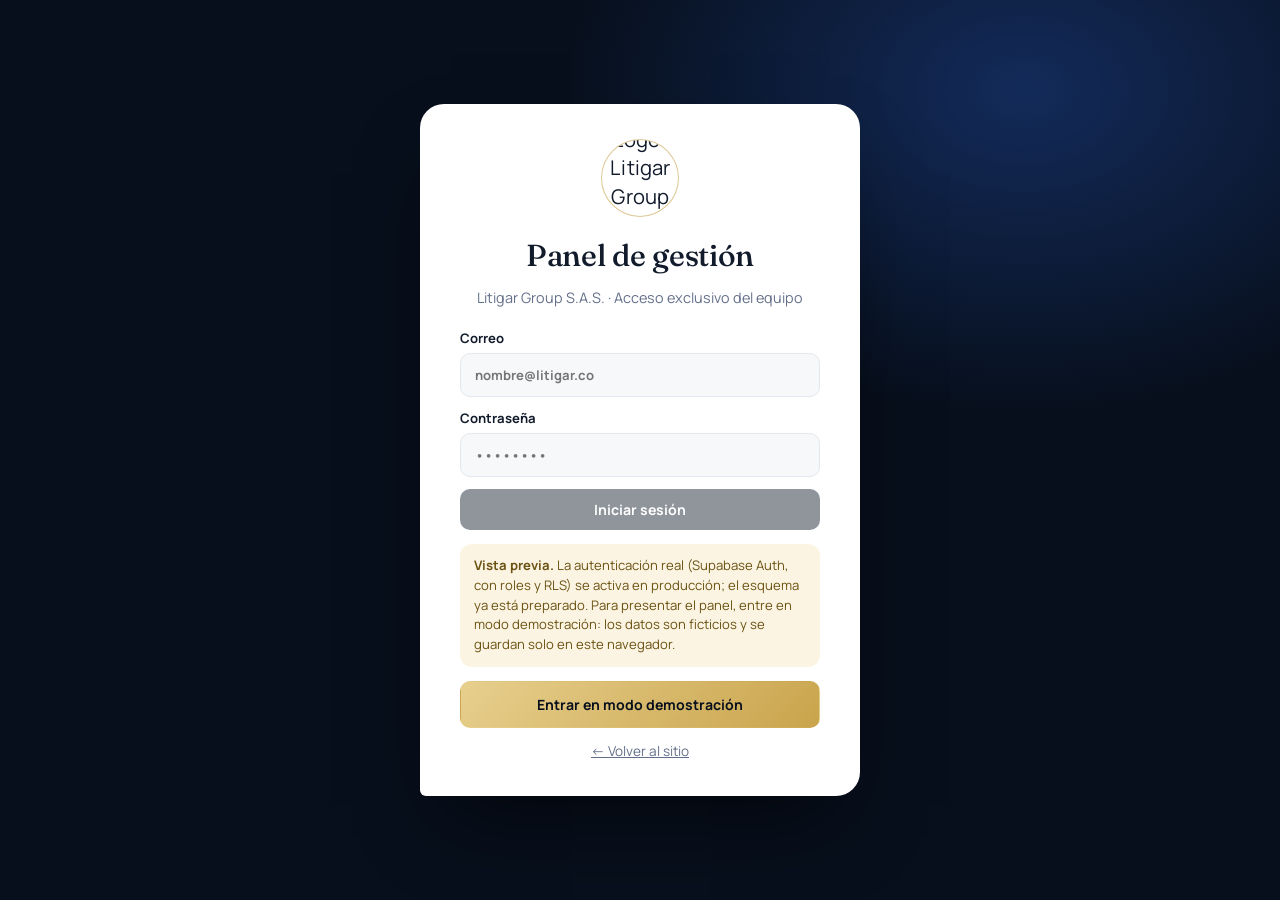
==== preview/admin/index.html @ e6a80c16 "feat(panel): panel administrativo en modo demostración Panel, solicitudes (filtros, notas, asignació" ====
<!doctype html>
<html lang="es">
<head>
<meta charset="utf-8">
<meta name="viewport" content="width=device-width, initial-scale=1">
<title>Panel Litigar | Gestión jurídica</title>
<meta name="robots" content="noindex, nofollow">
<link rel="icon" href="../assets/img/litigar-logo.jpg">
<link rel="preconnect" href="https://fonts.googleapis.com">
<link rel="preconnect" href="https://fonts.gstatic.com" crossorigin>
<link href="https://fonts.googleapis.com/css2?family=Fraunces:opsz,wght@9..144,400..600&family=Manrope:wght@400;500;600;700&display=swap" rel="stylesheet">
<link rel="stylesheet" href="../assets/css/admin.css?v=2">
</head>
<body>

<!-- Acceso -->
<section class="acceso" id="acceso">
  <div class="acceso-caja">
    <span class="sello"><img src="../assets/img/litigar-logo.jpg" alt="Logo de Litigar Group S.A.S."></span>
    <h1>Panel de gestión</h1>
    <p class="sub">Litigar Group S.A.S. · Acceso exclusivo del equipo</p>
    <form id="formAcceso">
      <label>Correo<input type="email" disabled placeholder="nombre@litigar.co"></label>
      <label>Contraseña<input type="password" disabled placeholder="••••••••"></label>
      <button class="btn btn-primario" type="button" disabled>Iniciar sesión</button>
    </form>
    <div class="aviso-demo">
      <strong>Vista previa.</strong> La autenticación real (Supabase Auth, con roles y RLS) se activa en producción; el esquema ya está preparado. Para presentar el panel, entre en modo demostración: los datos son ficticios y se guardan solo en este navegador.
    </div>
    <button class="btn btn-oro" id="entrarDemo">Entrar en modo demostración</button>
    <a class="volver" href="../">← Volver al sitio</a>
  </div>
</section>

<!-- Aplicación -->
<div class="app" id="app" hidden>
  <aside class="lateral" id="lateral">
    <div class="lateral-marca">
      <span class="sello chico"><img src="../assets/img/litigar-logo.jpg" alt=""></span>
      <div><strong>Litigar</strong><small>Gestión jurídica</small></div>
    </div>
    <nav class="lateral-nav" id="nav" aria-label="Módulos"></nav>
    <div class="lateral-pie">
      <label class="rol">Ver como
        <select id="rol">
          <option value="u1">Administrador</option>
          <option value="u2">Abogado A</option>
          <option value="u3">Abogada B</option>
          <option value="u5">Asistente</option>
        </select>
      </label>
      <button class="btn-mini" id="reiniciar">Restablecer datos de demostración</button>
      <button class="btn-mini" id="salir">Salir</button>
    </div>
  </aside>

  <div class="principal">
    <header class="barra">
      <button class="menu-movil" id="menuMovil" aria-label="Abrir menú">☰</button>
      <h1 id="titulo">Panel</h1>
      <span class="insignia-demo" title="Datos ficticios guardados solo en este navegador">Modo demostración · datos ficticios</span>
    </header>
    <main class="vista" id="vista" tabindex="-1"></main>
  </div>
</div>

<!-- Panel lateral de detalle -->
<div class="velo" id="velo" hidden></div>
<aside class="detalle" id="detalle" aria-hidden="true" role="dialog" aria-modal="true" aria-label="Detalle">
  <button class="cerrar" id="cerrarDetalle" aria-label="Cerrar">×</button>
  <div id="detalleCuerpo"></div>
</aside>
<div class="toast" id="toast" role="status" aria-live="polite"></div>

<script src="../config.js?v=2"></script>
<script src="../assets/js/datos.js?v=2"></script>
<script src="../assets/js/demo.js?v=2"></script>
<script src="../assets/js/admin.js?v=2"></script>
</body>
</html>
---- preview/assets/css/admin.css ----
:root {
  --azul-950: #070F1C; --azul-900: #0B1626; --azul-800: #13284A; --electrico: #2F6BEA;
  --oro: #C9A44C; --oro-claro: #E7CF8D;
  --fondo: #F4F5F8; --papel: #fff; --tinta: #111B2B; --gris: #64708A; --linea: #E4E7EE;
  --ok: #1F8A5B; --alerta: #B7791F; --peligro: #B3261E; --info: #2F6BEA;
  --serif: 'Fraunces', Georgia, serif; --sans: 'Manrope', system-ui, sans-serif;
  --ease: cubic-bezier(.2, .7, .1, 1);
}
* { box-sizing: border-box; }
body { margin: 0; font-family: var(--sans); font-size: 15px; color: var(--tinta); background: var(--fondo); -webkit-font-smoothing: antialiased; }
h1, h2, h3 { font-family: var(--serif); font-weight: 500; letter-spacing: -.01em; margin: 0 0 .4em; }
button, input, select, textarea { font: inherit; }
button { cursor: pointer; }
:focus-visible { outline: 2px solid var(--oro); outline-offset: 2px; }
[hidden] { display: none !important; }

.btn { display: inline-flex; align-items: center; justify-content: center; gap: 8px; border: 1px solid transparent; border-radius: 10px; padding: 10px 16px; font-weight: 700; font-size: .88rem; text-decoration: none; transition: .2s; }
.btn-primario { background: var(--azul-900); color: #fff; }
.btn-primario:hover { background: var(--azul-800); }
.btn-oro { background: linear-gradient(135deg, var(--oro-claro), var(--oro)); color: var(--azul-950); }
.btn-borde { background: #fff; border-color: var(--linea); color: var(--tinta); }
.btn-borde:hover { border-color: var(--tinta); }
.btn-peligro { background: #fff; border-color: #F0C9C6; color: var(--peligro); }
.btn[disabled] { opacity: .45; cursor: not-allowed; }
.sello { display: grid; place-items: center; width: 76px; height: 76px; border-radius: 50%; overflow: hidden; background: #fff; box-shadow: 0 0 0 1px rgba(201, 164, 76, .6); }
.sello img { width: 100%; height: 100%; object-fit: cover; transform: scale(1.35); }
.sello.chico { width: 40px; height: 40px; }

/* Acceso */
.acceso { min-height: 100vh; display: grid; place-items: center; padding: 24px 16px; background: radial-gradient(60% 60% at 80% 10%, rgba(47, 107, 234, .3), transparent 60%), var(--azul-950); }
.acceso-caja { width: min(440px, 100%); background: #fff; border-radius: 24px 24px 24px 6px; padding: 36px clamp(22px, 5vw, 40px); text-align: center; display: grid; gap: 14px; justify-items: center; box-shadow: 0 40px 80px -30px rgba(0, 0, 0, .7); }
.acceso-caja h1 { font-size: 1.9rem; margin: 6px 0 0; }
.sub { color: var(--gris); margin: 0; font-size: .9rem; }
#formAcceso { width: 100%; display: grid; gap: 12px; text-align: left; margin-top: 8px; }
#formAcceso label { display: grid; gap: 6px; font-weight: 700; font-size: .82rem; }
#formAcceso input { padding: 12px 14px; border: 1px solid var(--linea); border-radius: 10px; background: #F7F8FA; }
.aviso-demo { font-size: .82rem; text-align: left; color: #6B5212; background: #FBF4E2; border-radius: 12px; padding: 12px 14px; line-height: 1.5; }
#entrarDemo { width: 100%; padding: 13px; }
.volver { font-size: .85rem; color: var(--gris); }

/* App */
.app { display: grid; grid-template-columns: 250px 1fr; min-height: 100vh; }
.lateral { background: var(--azul-950); color: #fff; display: flex; flex-direction: column; padding: 20px 14px; position: sticky; top: 0; height: 100vh; }
.lateral-marca { display: flex; align-items: center; gap: 10px; padding: 0 8px 20px; border-bottom: 1px solid rgba(255, 255, 255, .08); }
.lateral-marca strong { font-family: var(--serif); font-size: 1.15rem; font-weight: 500; display: block; }
.lateral-marca small { color: #8D99AE; font-size: .72rem; letter-spacing: .12em; text-transform: uppercase; }
.lateral-nav { display: grid; gap: 2px; margin-top: 16px; }
.lateral-nav button { all: unset; display: flex; align-items: center; gap: 12px; padding: 10px 12px; border-radius: 10px; color: #B5BFD0; font-weight: 600; cursor: pointer; transition: .2s; }
.lateral-nav button:hover { background: rgba(255, 255, 255, .05); color: #fff; }
.lateral-nav button[aria-current="page"] { background: rgba(201, 164, 76, .14); color: var(--oro-claro); }
.lateral-nav button:focus-visible { outline: 2px solid var(--oro); }
.lateral-nav .ico { width: 18px; text-align: center; opacity: .85; }
.lateral-nav .cuenta { margin-left: auto; background: var(--oro); color: var(--azul-950); font-size: .7rem; font-weight: 800; padding: 1px 7px; border-radius: 999px; }
.lateral-pie { margin-top: auto; display: grid; gap: 8px; padding-top: 14px; border-top: 1px solid rgba(255, 255, 255, .08); }
.rol { display: grid; gap: 6px; font-size: .75rem; color: #8D99AE; }
.rol select { background: var(--azul-900); color: #fff; border: 1px solid rgba(255, 255, 255, .15); border-radius: 8px; padding: 8px; }
.btn-mini { background: none; border: 1px solid rgba(255, 255, 255, .12); color: #B5BFD0; border-radius: 8px; padding: 8px; font-size: .78rem; }
.btn-mini:hover { color: #fff; border-color: rgba(255, 255, 255, .3); }

.principal { min-width: 0; }
.barra { position: sticky; top: 0; z-index: 5; display: flex; align-items: center; gap: 14px; padding: 16px 28px; background: rgba(244, 245, 248, .9); backdrop-filter: blur(10px); border-bottom: 1px solid var(--linea); }
.barra h1 { font-size: 1.5rem; margin: 0; }
.insignia-demo { margin-left: auto; font-size: .75rem; font-weight: 700; color: #6B5212; background: #FBF4E2; border: 1px dashed #D9B95E; border-radius: 999px; padding: 5px 12px; white-space: nowrap; }
.menu-movil { display: none; border: 1px solid var(--linea); background: #fff; border-radius: 10px; width: 40px; height: 40px; }
.vista { padding: 26px 28px 60px; outline: none; animation: entrar .35s var(--ease); }
@keyframes entrar { from { opacity: 0; transform: translateY(8px); } }

/* Tarjetas y KPIs */
.kpis { display: grid; grid-template-columns: repeat(auto-fit, minmax(170px, 1fr)); gap: 14px; margin-bottom: 22px; }
.kpi { background: #fff; border: 1px solid var(--linea); border-radius: 16px 16px 16px 4px; padding: 18px; position: relative; overflow: hidden; }
.kpi .v { font-family: var(--serif); font-size: 2.2rem; line-height: 1; }
.kpi .l { color: var(--gris); font-size: .82rem; font-weight: 600; margin-top: 6px; }
.kpi::after { content: ''; position: absolute; left: 0; top: 0; bottom: 0; width: 3px; background: var(--c, var(--oro)); }
.rejilla { display: grid; grid-template-columns: 1.4fr 1fr; gap: 18px; }
.tarjeta { background: #fff; border: 1px solid var(--linea); border-radius: 16px; padding: 20px; min-width: 0; }
.tarjeta h2 { font-size: 1.15rem; display: flex; align-items: center; justify-content: space-between; gap: 10px; }
.vacio { color: var(--gris); font-size: .9rem; padding: 14px 0; }
.lista-simple { list-style: none; margin: 0; padding: 0; }
.lista-simple li { display: flex; gap: 12px; padding: 11px 0; border-bottom: 1px solid var(--linea); font-size: .88rem; align-items: baseline; }
.lista-simple li:last-child { border-bottom: 0; }
.lista-simple time { color: var(--gris); font-size: .78rem; white-space: nowrap; min-width: 92px; }
.embudo { display: grid; gap: 10px; }
.embudo-fila { display: grid; grid-template-columns: 170px 1fr 34px; gap: 10px; align-items: center; font-size: .84rem; }
.embudo-barra { height: 10px; border-radius: 6px; background: #EEF0F4; overflow: hidden; }
.embudo-barra span { display: block; height: 100%; background: var(--c, var(--azul-800)); border-radius: 6px; transition: width .6s var(--ease); }

/* Tablas */
.herramientas { display: flex; flex-wrap: wrap; gap: 10px; margin-bottom: 16px; align-items: center; }
.herramientas input, .herramientas select { padding: 9px 12px; border: 1px solid var(--linea); border-radius: 10px; background: #fff; min-width: 0; }
.herramientas input[type=search] { flex: 1 1 220px; }
.herramientas .resultado { margin-left: auto; color: var(--gris); font-size: .82rem; }
.tabla-envoltura { background: #fff; border: 1px solid var(--linea); border-radius: 16px; overflow-x: auto; }
table { width: 100%; border-collapse: collapse; font-size: .87rem; }
th { text-align: left; font-size: .72rem; letter-spacing: .08em; text-transform: uppercase; color: var(--gris); font-weight: 700; padding: 12px 14px; border-bottom: 1px solid var(--linea); white-space: nowrap; background: #FAFBFC; }
td { padding: 12px 14px; border-bottom: 1px solid var(--linea); vertical-align: middle; }
tr:last-child td { border-bottom: 0; }
tbody tr { cursor: pointer; transition: background .15s; }
tbody tr:hover { background: #F7F9FD; }
.cod { font-family: ui-monospace, Consolas, monospace; font-size: .8rem; color: var(--gris); }
.nombre { font-weight: 700; }
.sub-linea { display: block; font-size: .78rem; color: var(--gris); font-weight: 500; }
.chip { display: inline-flex; align-items: center; gap: 6px; font-size: .74rem; font-weight: 700; padding: 3px 10px; border-radius: 999px; background: #EEF1F6; color: #3A4660; white-space: nowrap; }
.chip::before { content: ''; width: 6px; height: 6px; border-radius: 50%; background: var(--c, #8D99AE); }
.prio-alta { --c: var(--peligro); } .prio-media { --c: var(--alerta); } .prio-baja { --c: var(--ok); }
.est-nueva { --c: var(--info); } .est-pendiente { --c: var(--alerta); } .est-incompleta { --c: #9C6ADE; } .est-requiere_evaluacion { --c: #D97706; }
.est-calificada { --c: var(--ok); } .est-no_corresponde { --c: #8D99AE; } .est-convertida { --c: var(--oro); } .est-cerrada { --c: #4B5563; }
.puntaje { display: inline-grid; place-items: center; width: 38px; height: 38px; border-radius: 50%; font-weight: 800; font-size: .8rem; background: conic-gradient(var(--c) calc(var(--p) * 1%), #EEF0F4 0); position: relative; }
.puntaje::before { content: ''; position: absolute; inset: 4px; border-radius: 50%; background: #fff; }
.puntaje span { position: relative; }

/* Detalle */
.velo { position: fixed; inset: 0; background: rgba(7, 15, 28, .45); z-index: 20; }
.detalle { position: fixed; top: 0; right: 0; bottom: 0; width: min(620px, 100%); background: #fff; z-index: 21; overflow-y: auto; padding: 28px clamp(18px, 3vw, 32px) 40px; transform: translateX(100%); visibility: hidden; transition: transform .4s var(--ease); }
.detalle.abierto { transform: none; visibility: visible; }
.cerrar { position: absolute; top: 14px; right: 14px; width: 38px; height: 38px; border-radius: 50%; border: 1px solid var(--linea); background: #fff; font-size: 1.3rem; }
.det-cabeza { padding-right: 40px; margin-bottom: 18px; }
.det-cabeza h2 { font-size: 1.6rem; margin: 6px 0; }
.det-grid { display: grid; grid-template-columns: 1fr 1fr; gap: 10px 18px; margin: 16px 0; }
.det-grid div { font-size: .88rem; }
.det-grid dt { color: var(--gris); font-size: .74rem; font-weight: 700; text-transform: uppercase; letter-spacing: .06em; }
.det-grid dd { margin: 2px 0 0; }
.det-texto { background: var(--fondo); border-radius: 12px; padding: 14px; font-size: .9rem; line-height: 1.55; white-space: pre-wrap; }
.det-seccion { margin-top: 22px; }
.det-seccion h3 { font-family: var(--sans); font-size: .78rem; font-weight: 800; letter-spacing: .1em; text-transform: uppercase; color: var(--gris); margin-bottom: 10px; }
.acciones { display: grid; grid-template-columns: 1fr 1fr; gap: 10px; }
.acciones label { display: grid; gap: 5px; font-size: .78rem; font-weight: 700; color: var(--gris); }
.acciones select, .nota-form textarea, .form-grid input, .form-grid select, .form-grid textarea { padding: 10px 12px; border: 1px solid var(--linea); border-radius: 10px; background: #fff; width: 100%; }
.botonera { display: flex; flex-wrap: wrap; gap: 8px; margin-top: 12px; }
.nota-form { display: grid; gap: 8px; }
.nota-form textarea { min-height: 70px; resize: vertical; }
.nota { border-left: 3px solid var(--oro); padding: 8px 12px; background: #FDFAF2; border-radius: 0 10px 10px 0; margin-bottom: 8px; font-size: .86rem; }
.nota small { color: var(--gris); display: block; margin-bottom: 3px; }
.explica { font-size: .8rem; color: var(--gris); background: #F3F6FD; border-radius: 10px; padding: 10px 12px; margin-top: 8px; }
.desglose { list-style: none; padding: 0; margin: 8px 0 0; font-size: .82rem; display: grid; gap: 4px; }
.desglose li { display: flex; justify-content: space-between; border-bottom: 1px dashed var(--linea); padding-bottom: 4px; }
.form-grid { display: grid; grid-template-columns: 1fr 1fr; gap: 12px; }
.form-grid label { display: grid; gap: 5px; font-size: .8rem; font-weight: 700; color: var(--gris); }
.form-grid .ancho { grid-column: 1 / -1; }
.linea-tiempo { list-style: none; padding: 0 0 0 18px; margin: 0; border-left: 2px solid var(--linea); }
.linea-tiempo li { position: relative; padding: 0 0 14px 6px; font-size: .86rem; }
.linea-tiempo li::before { content: ''; position: absolute; left: -24px; top: 5px; width: 10px; height: 10px; border-radius: 50%; background: #fff; border: 2px solid var(--oro); }
.linea-tiempo time { display: block; color: var(--gris); font-size: .76rem; }

/* Kanban de casos */
.tablero { display: grid; grid-template-columns: repeat(4, minmax(220px, 1fr)); gap: 14px; overflow-x: auto; padding-bottom: 6px; }
.columna { background: #EBEDF2; border-radius: 14px; padding: 12px; min-height: 200px; }
.columna h3 { font-family: var(--sans); font-size: .78rem; font-weight: 800; letter-spacing: .08em; text-transform: uppercase; color: var(--gris); display: flex; justify-content: space-between; }
.caso { background: #fff; border-radius: 12px 12px 12px 3px; padding: 12px; margin-bottom: 10px; border: 1px solid var(--linea); cursor: pointer; transition: transform .2s, box-shadow .2s; }
.caso:hover { transform: translateY(-2px); box-shadow: 0 10px 20px -12px rgba(0, 0, 0, .25); }
.caso strong { display: block; font-size: .88rem; margin: 4px 0; }
.caso .meta { display: flex; justify-content: space-between; font-size: .76rem; color: var(--gris); margin-top: 8px; }

/* Equipo, contenido, reglas */
.personas { display: grid; grid-template-columns: repeat(auto-fill, minmax(240px, 1fr)); gap: 14px; }
.persona { background: #fff; border: 1px solid var(--linea); border-radius: 16px 16px 16px 4px; padding: 18px; }
.persona .avatar { width: 46px; height: 46px; border-radius: 50%; display: grid; place-items: center; background: var(--azul-900); color: var(--oro-claro); font-family: var(--serif); font-size: 1.2rem; margin-bottom: 10px; }
.persona h3 { font-family: var(--sans); font-size: 1rem; font-weight: 800; margin: 0; }
.persona p { margin: 4px 0; font-size: .84rem; color: var(--gris); }
.etiquetas { display: flex; flex-wrap: wrap; gap: 6px; margin-top: 8px; }
.etiquetas span { font-size: .72rem; font-weight: 700; padding: 3px 8px; border-radius: 6px; background: #EEF1F6; }
.permisos { width: 100%; font-size: .84rem; }
.permisos td, .permisos th { text-align: center; }
.permisos td:first-child, .permisos th:first-child { text-align: left; }
.si { color: var(--ok); font-weight: 800; } .no { color: #C0C6D2; }
.pestanas { display: flex; gap: 6px; margin-bottom: 16px; flex-wrap: wrap; }
.pestanas button { border: 1px solid var(--linea); background: #fff; border-radius: 999px; padding: 8px 14px; font-weight: 700; font-size: .84rem; color: var(--gris); }
.pestanas button[aria-selected="true"] { background: var(--azul-900); color: #fff; border-color: var(--azul-900); }
.regla { display: grid; grid-template-columns: 200px 1fr 60px; gap: 14px; align-items: center; padding: 10px 0; border-bottom: 1px solid var(--linea); font-size: .88rem; }
.regla input[type=range] { width: 100%; accent-color: var(--azul-900); }
.regla output { font-weight: 800; text-align: right; }
.areas-check { display: flex; flex-wrap: wrap; gap: 8px; }
.areas-check label { display: inline-flex; gap: 6px; align-items: center; border: 1px solid var(--linea); border-radius: 999px; padding: 6px 12px; font-size: .84rem; background: #fff; }
.aviso { font-size: .84rem; border-radius: 12px; padding: 12px 14px; background: #F3F6FD; color: #2A3B5E; margin-bottom: 16px; line-height: 1.5; }
.aviso.oro { background: #FBF4E2; color: #6B5212; }

.toast { position: fixed; left: 50%; bottom: 24px; translate: -50% 20px; background: var(--azul-900); color: #fff; padding: 12px 18px; border-radius: 12px; font-size: .88rem; font-weight: 600; opacity: 0; pointer-events: none; transition: .3s var(--ease); z-index: 30; max-width: calc(100% - 32px); }
.toast.ver { opacity: 1; translate: -50% 0; }

@media (max-width: 960px) {
  .app { grid-template-columns: 1fr; }
  .lateral { position: fixed; z-index: 15; left: 0; width: 260px; transform: translateX(-100%); transition: transform .35s var(--ease); }
  .lateral.abierto { transform: none; }
  .menu-movil { display: block; }
  .rejilla { grid-template-columns: 1fr; }
}
@media (max-width: 640px) {
  .barra { padding: 12px 16px; }
  .barra h1 { font-size: 1.2rem; }
  .insignia-demo { font-size: .66rem; padding: 4px 8px; white-space: normal; text-align: center; }
  .vista { padding: 18px 16px 50px; }
  .det-grid, .acciones, .form-grid { grid-template-columns: 1fr; }
  .embudo-fila { grid-template-columns: 120px 1fr 28px; }
  .regla { grid-template-columns: 1fr 50px; }
  .regla span:first-child { grid-column: 1 / -1; }
  .ocultar-movil { display: none; }
}
@media (prefers-reduced-motion: reduce) { *, *::before, *::after { animation: none !important; transition: none !important; } }
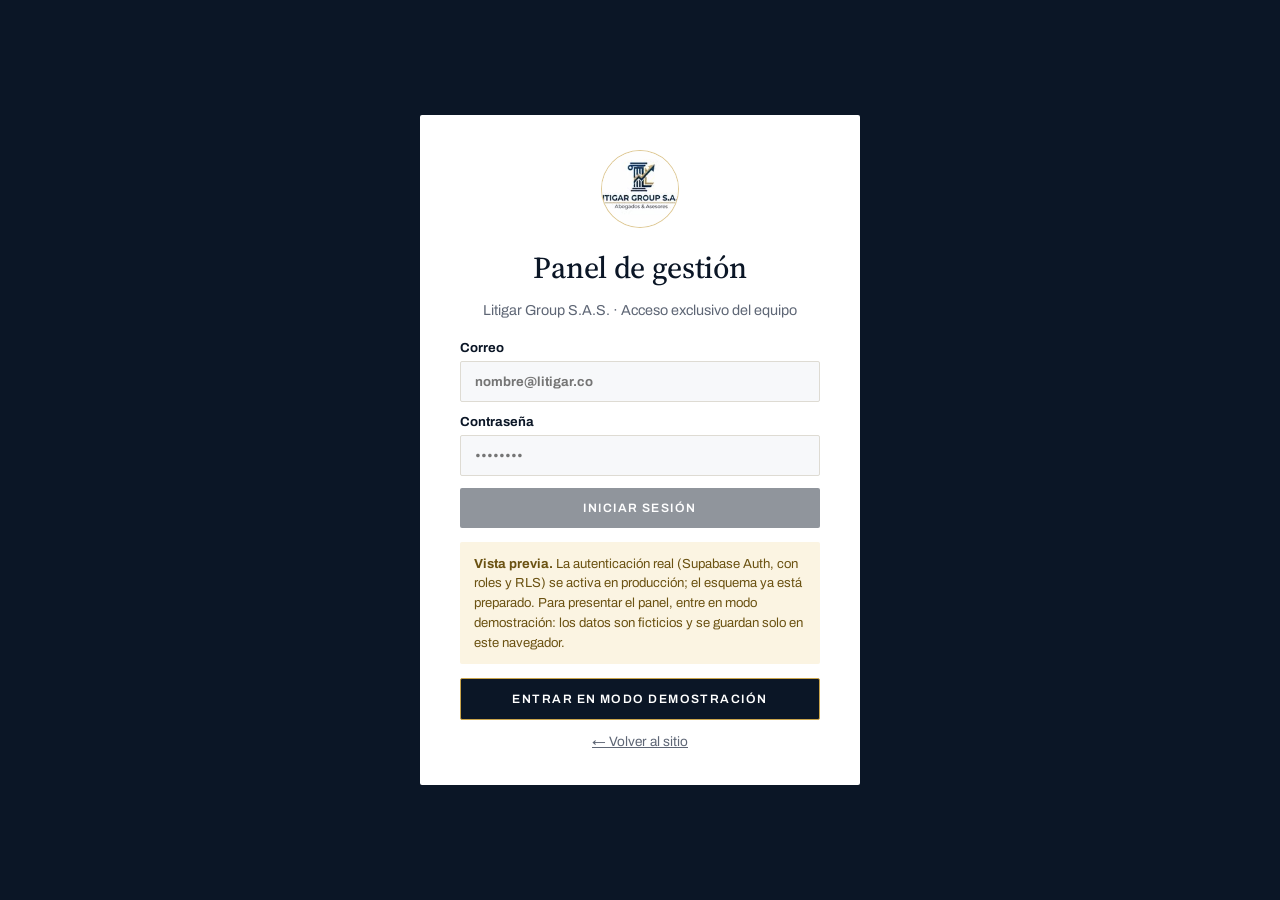
==== commit e6aa2c06: "Rediseño del sitio y del panel con identidad propia Nueva dirección basada en RG Seguros, La Percha " ====
--- a/preview/admin/index.html
+++ b/preview/admin/index.html
@@ -8,8 +8,8 @@
 <link rel="icon" href="../assets/img/litigar-logo.jpg">
 <link rel="preconnect" href="https://fonts.googleapis.com">
 <link rel="preconnect" href="https://fonts.gstatic.com" crossorigin>
-<link href="https://fonts.googleapis.com/css2?family=Fraunces:opsz,wght@9..144,400..600&family=Manrope:wght@400;500;600;700&display=swap" rel="stylesheet">
-<link rel="stylesheet" href="../assets/css/admin.css?v=2">
+<link href="https://fonts.googleapis.com/css2?family=Archivo:wdth,wght@62..125,400..700&family=Source+Serif+4:opsz,wght@8..60,400..600&display=swap" rel="stylesheet">
+<link rel="stylesheet" href="../assets/css/admin.css?v=3">
 </head>
 <body>
 
@@ -72,9 +72,9 @@
 </aside>
 <div class="toast" id="toast" role="status" aria-live="polite"></div>
 
-<script src="../config.js?v=2"></script>
-<script src="../assets/js/datos.js?v=2"></script>
-<script src="../assets/js/demo.js?v=2"></script>
-<script src="../assets/js/admin.js?v=2"></script>
+<script src="../config.js?v=3"></script>
+<script src="../assets/js/datos.js?v=3"></script>
+<script src="../assets/js/demo.js?v=3"></script>
+<script src="../assets/js/admin.js?v=3"></script>
 </body>
 </html>
--- a/preview/assets/css/admin.css
+++ b/preview/assets/css/admin.css
@@ -1,9 +1,9 @@
 :root {
   --azul-950: #070F1C; --azul-900: #0B1626; --azul-800: #13284A; --electrico: #2F6BEA;
   --oro: #C9A44C; --oro-claro: #E7CF8D;
-  --fondo: #F4F5F8; --papel: #fff; --tinta: #111B2B; --gris: #64708A; --linea: #E4E7EE;
+  --fondo: #F4F3EF; --papel: #fff; --tinta: #0B1626; --gris: #5E6675; --linea: #DEDBD3;
   --ok: #1F8A5B; --alerta: #B7791F; --peligro: #B3261E; --info: #2F6BEA;
-  --serif: 'Fraunces', Georgia, serif; --sans: 'Manrope', system-ui, sans-serif;
+  --serif: 'Source Serif 4', Georgia, serif; --sans: 'Archivo', system-ui, sans-serif;
   --ease: cubic-bezier(.2, .7, .1, 1);
 }
 * { box-sizing: border-box; }
@@ -14,10 +14,11 @@
 :focus-visible { outline: 2px solid var(--oro); outline-offset: 2px; }
 [hidden] { display: none !important; }
 
-.btn { display: inline-flex; align-items: center; justify-content: center; gap: 8px; border: 1px solid transparent; border-radius: 10px; padding: 10px 16px; font-weight: 700; font-size: .88rem; text-decoration: none; transition: .2s; }
+.btn { display: inline-flex; align-items: center; justify-content: center; gap: 8px; border: 1px solid transparent; border-radius: 2px; padding: 10px 16px; font-weight: 600; font-size: .76rem; letter-spacing: .12em; text-transform: uppercase; min-height: 40px; text-decoration: none; transition: .2s; }
 .btn-primario { background: var(--azul-900); color: #fff; }
 .btn-primario:hover { background: var(--azul-800); }
-.btn-oro { background: linear-gradient(135deg, var(--oro-claro), var(--oro)); color: var(--azul-950); }
+.btn-oro { background: var(--azul-900); color: #fff; border-color: var(--oro); }
+.btn-oro:hover { background: var(--azul-800); }
 .btn-borde { background: #fff; border-color: var(--linea); color: var(--tinta); }
 .btn-borde:hover { border-color: var(--tinta); }
 .btn-peligro { background: #fff; border-color: #F0C9C6; color: var(--peligro); }
@@ -27,14 +28,14 @@
 .sello.chico { width: 40px; height: 40px; }
 
 /* Acceso */
-.acceso { min-height: 100vh; display: grid; place-items: center; padding: 24px 16px; background: radial-gradient(60% 60% at 80% 10%, rgba(47, 107, 234, .3), transparent 60%), var(--azul-950); }
-.acceso-caja { width: min(440px, 100%); background: #fff; border-radius: 24px 24px 24px 6px; padding: 36px clamp(22px, 5vw, 40px); text-align: center; display: grid; gap: 14px; justify-items: center; box-shadow: 0 40px 80px -30px rgba(0, 0, 0, .7); }
+.acceso { min-height: 100vh; display: grid; place-items: center; padding: 24px 16px; background: var(--azul-900); }
+.acceso-caja { width: min(440px, 100%); background: #fff; border-radius: 2px; padding: 36px clamp(22px, 5vw, 40px); text-align: center; display: grid; gap: 14px; justify-items: center; }
 .acceso-caja h1 { font-size: 1.9rem; margin: 6px 0 0; }
 .sub { color: var(--gris); margin: 0; font-size: .9rem; }
 #formAcceso { width: 100%; display: grid; gap: 12px; text-align: left; margin-top: 8px; }
 #formAcceso label { display: grid; gap: 6px; font-weight: 700; font-size: .82rem; }
-#formAcceso input { padding: 12px 14px; border: 1px solid var(--linea); border-radius: 10px; background: #F7F8FA; }
-.aviso-demo { font-size: .82rem; text-align: left; color: #6B5212; background: #FBF4E2; border-radius: 12px; padding: 12px 14px; line-height: 1.5; }
+#formAcceso input { padding: 12px 14px; border: 1px solid var(--linea); border-radius: 2px; background: #F7F8FA; }
+.aviso-demo { font-size: .82rem; text-align: left; color: #6B5212; background: #FBF4E2; border-radius: 2px; padding: 12px 14px; line-height: 1.5; }
 #entrarDemo { width: 100%; padding: 13px; }
 .volver { font-size: .85rem; color: var(--gris); }
 
@@ -45,34 +46,34 @@
 .lateral-marca strong { font-family: var(--serif); font-size: 1.15rem; font-weight: 500; display: block; }
 .lateral-marca small { color: #8D99AE; font-size: .72rem; letter-spacing: .12em; text-transform: uppercase; }
 .lateral-nav { display: grid; gap: 2px; margin-top: 16px; }
-.lateral-nav button { all: unset; display: flex; align-items: center; gap: 12px; padding: 10px 12px; border-radius: 10px; color: #B5BFD0; font-weight: 600; cursor: pointer; transition: .2s; }
+.lateral-nav button { all: unset; display: flex; align-items: center; gap: 12px; padding: 10px 12px; border-radius: 2px; color: #B5BFD0; font-weight: 600; cursor: pointer; transition: .2s; }
 .lateral-nav button:hover { background: rgba(255, 255, 255, .05); color: #fff; }
 .lateral-nav button[aria-current="page"] { background: rgba(201, 164, 76, .14); color: var(--oro-claro); }
 .lateral-nav button:focus-visible { outline: 2px solid var(--oro); }
 .lateral-nav .ico { width: 18px; text-align: center; opacity: .85; }
-.lateral-nav .cuenta { margin-left: auto; background: var(--oro); color: var(--azul-950); font-size: .7rem; font-weight: 800; padding: 1px 7px; border-radius: 999px; }
+.lateral-nav .cuenta { margin-left: auto; background: var(--oro); color: var(--azul-950); font-size: .7rem; font-weight: 800; padding: 1px 7px; border-radius: 2px; }
 .lateral-pie { margin-top: auto; display: grid; gap: 8px; padding-top: 14px; border-top: 1px solid rgba(255, 255, 255, .08); }
 .rol { display: grid; gap: 6px; font-size: .75rem; color: #8D99AE; }
-.rol select { background: var(--azul-900); color: #fff; border: 1px solid rgba(255, 255, 255, .15); border-radius: 8px; padding: 8px; }
-.btn-mini { background: none; border: 1px solid rgba(255, 255, 255, .12); color: #B5BFD0; border-radius: 8px; padding: 8px; font-size: .78rem; }
+.rol select { background: var(--azul-900); color: #fff; border: 1px solid rgba(255, 255, 255, .15); border-radius: 2px; padding: 8px; }
+.btn-mini { background: none; border: 1px solid rgba(255, 255, 255, .12); color: #B5BFD0; border-radius: 2px; padding: 8px; font-size: .78rem; }
 .btn-mini:hover { color: #fff; border-color: rgba(255, 255, 255, .3); }
 
 .principal { min-width: 0; }
 .barra { position: sticky; top: 0; z-index: 5; display: flex; align-items: center; gap: 14px; padding: 16px 28px; background: rgba(244, 245, 248, .9); backdrop-filter: blur(10px); border-bottom: 1px solid var(--linea); }
 .barra h1 { font-size: 1.5rem; margin: 0; }
-.insignia-demo { margin-left: auto; font-size: .75rem; font-weight: 700; color: #6B5212; background: #FBF4E2; border: 1px dashed #D9B95E; border-radius: 999px; padding: 5px 12px; white-space: nowrap; }
-.menu-movil { display: none; border: 1px solid var(--linea); background: #fff; border-radius: 10px; width: 40px; height: 40px; }
+.insignia-demo { margin-left: auto; font-size: .75rem; font-weight: 700; color: #6B5212; background: #FBF4E2; border: 1px dashed #D9B95E; border-radius: 2px; padding: 5px 12px; white-space: nowrap; }
+.menu-movil { display: none; border: 1px solid var(--linea); background: #fff; border-radius: 2px; width: 40px; height: 40px; }
 .vista { padding: 26px 28px 60px; outline: none; animation: entrar .35s var(--ease); }
 @keyframes entrar { from { opacity: 0; transform: translateY(8px); } }
 
 /* Tarjetas y KPIs */
 .kpis { display: grid; grid-template-columns: repeat(auto-fit, minmax(170px, 1fr)); gap: 14px; margin-bottom: 22px; }
-.kpi { background: #fff; border: 1px solid var(--linea); border-radius: 16px 16px 16px 4px; padding: 18px; position: relative; overflow: hidden; }
+.kpi { background: #fff; border: 1px solid var(--linea); border-radius: 2px; padding: 18px; position: relative; overflow: hidden; }
 .kpi .v { font-family: var(--serif); font-size: 2.2rem; line-height: 1; }
 .kpi .l { color: var(--gris); font-size: .82rem; font-weight: 600; margin-top: 6px; }
 .kpi::after { content: ''; position: absolute; left: 0; top: 0; bottom: 0; width: 3px; background: var(--c, var(--oro)); }
 .rejilla { display: grid; grid-template-columns: 1.4fr 1fr; gap: 18px; }
-.tarjeta { background: #fff; border: 1px solid var(--linea); border-radius: 16px; padding: 20px; min-width: 0; }
+.tarjeta { background: #fff; border: 1px solid var(--linea); border-radius: 2px; padding: 20px; min-width: 0; }
 .tarjeta h2 { font-size: 1.15rem; display: flex; align-items: center; justify-content: space-between; gap: 10px; }
 .vacio { color: var(--gris); font-size: .9rem; padding: 14px 0; }
 .lista-simple { list-style: none; margin: 0; padding: 0; }
@@ -81,15 +82,15 @@
 .lista-simple time { color: var(--gris); font-size: .78rem; white-space: nowrap; min-width: 92px; }
 .embudo { display: grid; gap: 10px; }
 .embudo-fila { display: grid; grid-template-columns: 170px 1fr 34px; gap: 10px; align-items: center; font-size: .84rem; }
-.embudo-barra { height: 10px; border-radius: 6px; background: #EEF0F4; overflow: hidden; }
-.embudo-barra span { display: block; height: 100%; background: var(--c, var(--azul-800)); border-radius: 6px; transition: width .6s var(--ease); }
+.embudo-barra { height: 10px; border-radius: 2px; background: #EEF0F4; overflow: hidden; }
+.embudo-barra span { display: block; height: 100%; background: var(--c, var(--azul-800)); border-radius: 2px; transition: width .6s var(--ease); }
 
 /* Tablas */
 .herramientas { display: flex; flex-wrap: wrap; gap: 10px; margin-bottom: 16px; align-items: center; }
-.herramientas input, .herramientas select { padding: 9px 12px; border: 1px solid var(--linea); border-radius: 10px; background: #fff; min-width: 0; }
+.herramientas input, .herramientas select { padding: 9px 12px; border: 1px solid var(--linea); border-radius: 2px; background: #fff; min-width: 0; }
 .herramientas input[type=search] { flex: 1 1 220px; }
 .herramientas .resultado { margin-left: auto; color: var(--gris); font-size: .82rem; }
-.tabla-envoltura { background: #fff; border: 1px solid var(--linea); border-radius: 16px; overflow-x: auto; }
+.tabla-envoltura { background: #fff; border: 1px solid var(--linea); border-radius: 2px; overflow-x: auto; }
 table { width: 100%; border-collapse: collapse; font-size: .87rem; }
 th { text-align: left; font-size: .72rem; letter-spacing: .08em; text-transform: uppercase; color: var(--gris); font-weight: 700; padding: 12px 14px; border-bottom: 1px solid var(--linea); white-space: nowrap; background: #FAFBFC; }
 td { padding: 12px 14px; border-bottom: 1px solid var(--linea); vertical-align: middle; }
@@ -99,7 +100,7 @@
 .cod { font-family: ui-monospace, Consolas, monospace; font-size: .8rem; color: var(--gris); }
 .nombre { font-weight: 700; }
 .sub-linea { display: block; font-size: .78rem; color: var(--gris); font-weight: 500; }
-.chip { display: inline-flex; align-items: center; gap: 6px; font-size: .74rem; font-weight: 700; padding: 3px 10px; border-radius: 999px; background: #EEF1F6; color: #3A4660; white-space: nowrap; }
+.chip { display: inline-flex; align-items: center; gap: 6px; font-size: .74rem; font-weight: 700; padding: 3px 10px; border-radius: 2px; background: #EEF1F6; color: #3A4660; white-space: nowrap; }
 .chip::before { content: ''; width: 6px; height: 6px; border-radius: 50%; background: var(--c, #8D99AE); }
 .prio-alta { --c: var(--peligro); } .prio-media { --c: var(--alerta); } .prio-baja { --c: var(--ok); }
 .est-nueva { --c: var(--info); } .est-pendiente { --c: var(--alerta); } .est-incompleta { --c: #9C6ADE; } .est-requiere_evaluacion { --c: #D97706; }
@@ -119,18 +120,18 @@
 .det-grid div { font-size: .88rem; }
 .det-grid dt { color: var(--gris); font-size: .74rem; font-weight: 700; text-transform: uppercase; letter-spacing: .06em; }
 .det-grid dd { margin: 2px 0 0; }
-.det-texto { background: var(--fondo); border-radius: 12px; padding: 14px; font-size: .9rem; line-height: 1.55; white-space: pre-wrap; }
+.det-texto { background: var(--fondo); border-radius: 2px; padding: 14px; font-size: .9rem; line-height: 1.55; white-space: pre-wrap; }
 .det-seccion { margin-top: 22px; }
 .det-seccion h3 { font-family: var(--sans); font-size: .78rem; font-weight: 800; letter-spacing: .1em; text-transform: uppercase; color: var(--gris); margin-bottom: 10px; }
 .acciones { display: grid; grid-template-columns: 1fr 1fr; gap: 10px; }
 .acciones label { display: grid; gap: 5px; font-size: .78rem; font-weight: 700; color: var(--gris); }
-.acciones select, .nota-form textarea, .form-grid input, .form-grid select, .form-grid textarea { padding: 10px 12px; border: 1px solid var(--linea); border-radius: 10px; background: #fff; width: 100%; }
+.acciones select, .nota-form textarea, .form-grid input, .form-grid select, .form-grid textarea { padding: 10px 12px; border: 1px solid var(--linea); border-radius: 2px; background: #fff; width: 100%; }
 .botonera { display: flex; flex-wrap: wrap; gap: 8px; margin-top: 12px; }
 .nota-form { display: grid; gap: 8px; }
 .nota-form textarea { min-height: 70px; resize: vertical; }
-.nota { border-left: 3px solid var(--oro); padding: 8px 12px; background: #FDFAF2; border-radius: 0 10px 10px 0; margin-bottom: 8px; font-size: .86rem; }
+.nota { border-left: 3px solid var(--oro); padding: 8px 12px; background: #FDFAF2; border-radius: 2px; margin-bottom: 8px; font-size: .86rem; }
 .nota small { color: var(--gris); display: block; margin-bottom: 3px; }
-.explica { font-size: .8rem; color: var(--gris); background: #F3F6FD; border-radius: 10px; padding: 10px 12px; margin-top: 8px; }
+.explica { font-size: .8rem; color: var(--gris); background: #F3F6FD; border-radius: 2px; padding: 10px 12px; margin-top: 8px; }
 .desglose { list-style: none; padding: 0; margin: 8px 0 0; font-size: .82rem; display: grid; gap: 4px; }
 .desglose li { display: flex; justify-content: space-between; border-bottom: 1px dashed var(--linea); padding-bottom: 4px; }
 .form-grid { display: grid; grid-template-columns: 1fr 1fr; gap: 12px; }
@@ -143,37 +144,37 @@
 
 /* Kanban de casos */
 .tablero { display: grid; grid-template-columns: repeat(4, minmax(220px, 1fr)); gap: 14px; overflow-x: auto; padding-bottom: 6px; }
-.columna { background: #EBEDF2; border-radius: 14px; padding: 12px; min-height: 200px; }
+.columna { background: #EBEDF2; border-radius: 2px; padding: 12px; min-height: 200px; }
 .columna h3 { font-family: var(--sans); font-size: .78rem; font-weight: 800; letter-spacing: .08em; text-transform: uppercase; color: var(--gris); display: flex; justify-content: space-between; }
-.caso { background: #fff; border-radius: 12px 12px 12px 3px; padding: 12px; margin-bottom: 10px; border: 1px solid var(--linea); cursor: pointer; transition: transform .2s, box-shadow .2s; }
+.caso { background: #fff; border-radius: 2px; padding: 12px; margin-bottom: 10px; border: 1px solid var(--linea); cursor: pointer; transition: transform .2s, box-shadow .2s; }
 .caso:hover { transform: translateY(-2px); box-shadow: 0 10px 20px -12px rgba(0, 0, 0, .25); }
 .caso strong { display: block; font-size: .88rem; margin: 4px 0; }
 .caso .meta { display: flex; justify-content: space-between; font-size: .76rem; color: var(--gris); margin-top: 8px; }
 
 /* Equipo, contenido, reglas */
 .personas { display: grid; grid-template-columns: repeat(auto-fill, minmax(240px, 1fr)); gap: 14px; }
-.persona { background: #fff; border: 1px solid var(--linea); border-radius: 16px 16px 16px 4px; padding: 18px; }
+.persona { background: #fff; border: 1px solid var(--linea); border-radius: 2px; padding: 18px; }
 .persona .avatar { width: 46px; height: 46px; border-radius: 50%; display: grid; place-items: center; background: var(--azul-900); color: var(--oro-claro); font-family: var(--serif); font-size: 1.2rem; margin-bottom: 10px; }
 .persona h3 { font-family: var(--sans); font-size: 1rem; font-weight: 800; margin: 0; }
 .persona p { margin: 4px 0; font-size: .84rem; color: var(--gris); }
 .etiquetas { display: flex; flex-wrap: wrap; gap: 6px; margin-top: 8px; }
-.etiquetas span { font-size: .72rem; font-weight: 700; padding: 3px 8px; border-radius: 6px; background: #EEF1F6; }
+.etiquetas span { font-size: .72rem; font-weight: 700; padding: 3px 8px; border-radius: 2px; background: #EEF1F6; }
 .permisos { width: 100%; font-size: .84rem; }
 .permisos td, .permisos th { text-align: center; }
 .permisos td:first-child, .permisos th:first-child { text-align: left; }
 .si { color: var(--ok); font-weight: 800; } .no { color: #C0C6D2; }
 .pestanas { display: flex; gap: 6px; margin-bottom: 16px; flex-wrap: wrap; }
-.pestanas button { border: 1px solid var(--linea); background: #fff; border-radius: 999px; padding: 8px 14px; font-weight: 700; font-size: .84rem; color: var(--gris); }
+.pestanas button { border: 1px solid var(--linea); background: #fff; border-radius: 2px; padding: 8px 14px; font-weight: 700; font-size: .84rem; color: var(--gris); }
 .pestanas button[aria-selected="true"] { background: var(--azul-900); color: #fff; border-color: var(--azul-900); }
 .regla { display: grid; grid-template-columns: 200px 1fr 60px; gap: 14px; align-items: center; padding: 10px 0; border-bottom: 1px solid var(--linea); font-size: .88rem; }
 .regla input[type=range] { width: 100%; accent-color: var(--azul-900); }
 .regla output { font-weight: 800; text-align: right; }
 .areas-check { display: flex; flex-wrap: wrap; gap: 8px; }
-.areas-check label { display: inline-flex; gap: 6px; align-items: center; border: 1px solid var(--linea); border-radius: 999px; padding: 6px 12px; font-size: .84rem; background: #fff; }
-.aviso { font-size: .84rem; border-radius: 12px; padding: 12px 14px; background: #F3F6FD; color: #2A3B5E; margin-bottom: 16px; line-height: 1.5; }
+.areas-check label { display: inline-flex; gap: 6px; align-items: center; border: 1px solid var(--linea); border-radius: 2px; padding: 6px 12px; font-size: .84rem; background: #fff; }
+.aviso { font-size: .84rem; border-radius: 2px; padding: 12px 14px; background: #F3F6FD; color: #2A3B5E; margin-bottom: 16px; line-height: 1.5; }
 .aviso.oro { background: #FBF4E2; color: #6B5212; }
 
-.toast { position: fixed; left: 50%; bottom: 24px; translate: -50% 20px; background: var(--azul-900); color: #fff; padding: 12px 18px; border-radius: 12px; font-size: .88rem; font-weight: 600; opacity: 0; pointer-events: none; transition: .3s var(--ease); z-index: 30; max-width: calc(100% - 32px); }
+.toast { position: fixed; left: 50%; bottom: 24px; translate: -50% 20px; background: var(--azul-900); color: #fff; padding: 12px 18px; border-radius: 2px; font-size: .88rem; font-weight: 600; opacity: 0; pointer-events: none; transition: .3s var(--ease); z-index: 30; max-width: calc(100% - 32px); }
 .toast.ver { opacity: 1; translate: -50% 0; }
 
 @media (max-width: 960px) {
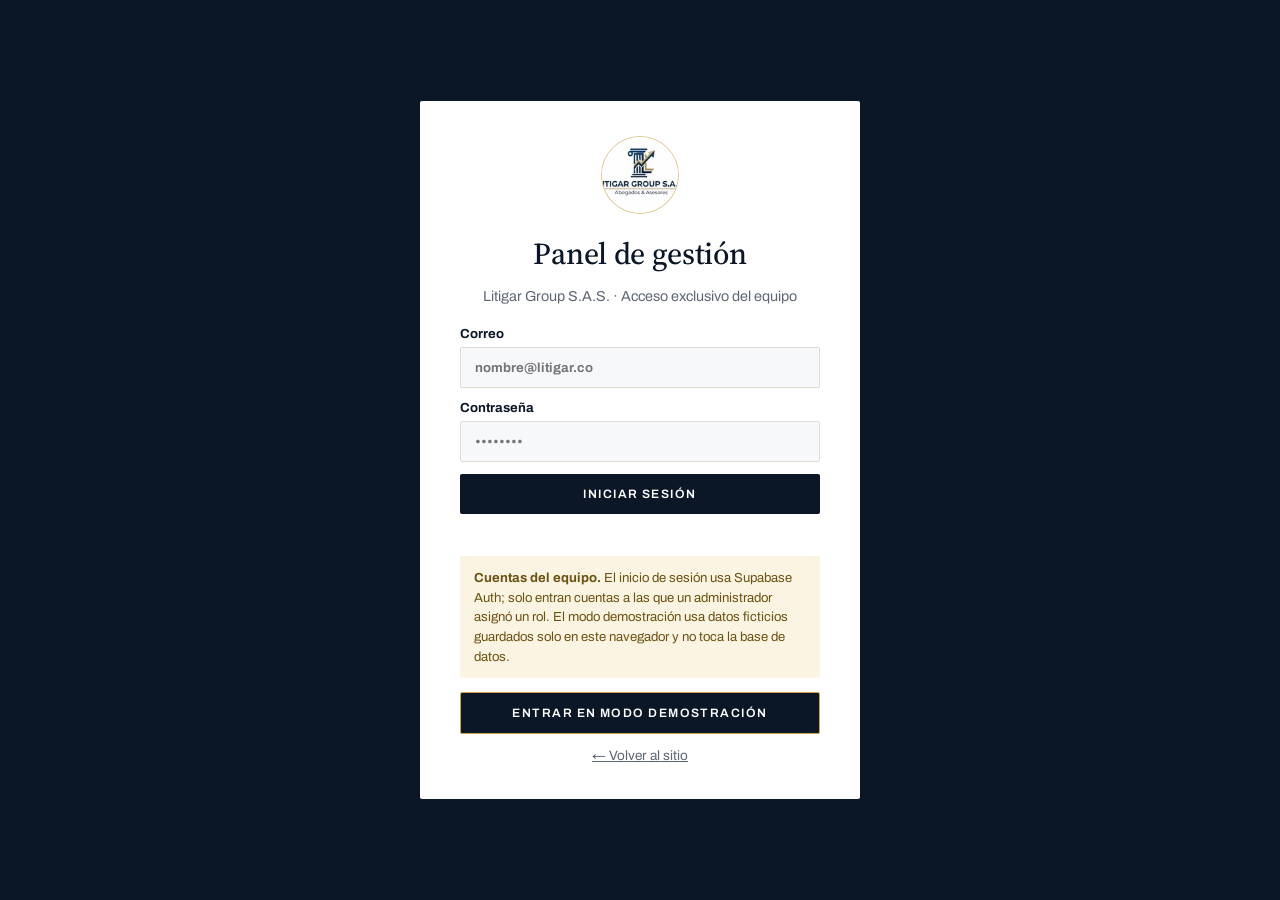
==== commit 9fa3b761: "Conectar el panel a Supabase Auth y a los datos con RLS El panel inicia sesión con Supabase Auth (so" ====
--- a/preview/admin/index.html
+++ b/preview/admin/index.html
@@ -9,7 +9,7 @@
 <link rel="preconnect" href="https://fonts.googleapis.com">
 <link rel="preconnect" href="https://fonts.gstatic.com" crossorigin>
 <link href="https://fonts.googleapis.com/css2?family=Archivo:wdth,wght@62..125,400..700&family=Source+Serif+4:opsz,wght@8..60,400..600&display=swap" rel="stylesheet">
-<link rel="stylesheet" href="../assets/css/admin.css?v=3">
+<link rel="stylesheet" href="../assets/css/admin.css?v=4">
 </head>
 <body>
 
@@ -20,12 +20,13 @@
     <h1>Panel de gestión</h1>
     <p class="sub">Litigar Group S.A.S. · Acceso exclusivo del equipo</p>
     <form id="formAcceso">
-      <label>Correo<input type="email" disabled placeholder="nombre@litigar.co"></label>
-      <label>Contraseña<input type="password" disabled placeholder="••••••••"></label>
-      <button class="btn btn-primario" type="button" disabled>Iniciar sesión</button>
+      <label>Correo<input type="email" id="correo" required autocomplete="username" disabled placeholder="nombre@litigar.co"></label>
+      <label>Contraseña<input type="password" id="clave" required autocomplete="current-password" disabled placeholder="••••••••"></label>
+      <button class="btn btn-primario" type="submit" disabled>Iniciar sesión</button>
+      <p class="acceso-msj" id="accesoMsj" role="alert"></p>
     </form>
     <div class="aviso-demo">
-      <strong>Vista previa.</strong> La autenticación real (Supabase Auth, con roles y RLS) se activa en producción; el esquema ya está preparado. Para presentar el panel, entre en modo demostración: los datos son ficticios y se guardan solo en este navegador.
+      <strong>Cuentas del equipo.</strong> El inicio de sesión usa Supabase Auth; solo entran cuentas a las que un administrador asignó un rol. El modo demostración usa datos ficticios guardados solo en este navegador y no toca la base de datos.
     </div>
     <button class="btn btn-oro" id="entrarDemo">Entrar en modo demostración</button>
     <a class="volver" href="../">← Volver al sitio</a>
@@ -72,9 +73,9 @@
 </aside>
 <div class="toast" id="toast" role="status" aria-live="polite"></div>
 
-<script src="../config.js?v=3"></script>
+<script src="../config.js?v=4"></script>
 <script src="../assets/js/datos.js?v=3"></script>
 <script src="../assets/js/demo.js?v=3"></script>
-<script src="../assets/js/admin.js?v=3"></script>
+<script src="../assets/js/admin.js?v=4"></script>
 </body>
 </html>
--- a/preview/assets/css/admin.css
+++ b/preview/assets/css/admin.css
@@ -36,6 +36,7 @@
 #formAcceso label { display: grid; gap: 6px; font-weight: 700; font-size: .82rem; }
 #formAcceso input { padding: 12px 14px; border: 1px solid var(--linea); border-radius: 2px; background: #F7F8FA; }
 .aviso-demo { font-size: .82rem; text-align: left; color: #6B5212; background: #FBF4E2; border-radius: 2px; padding: 12px 14px; line-height: 1.5; }
+.acceso-msj { min-height: 1.2em; margin: 0; font-size: .84rem; color: #B42318; text-align: left; }
 #entrarDemo { width: 100%; padding: 13px; }
 .volver { font-size: .85rem; color: var(--gris); }
 
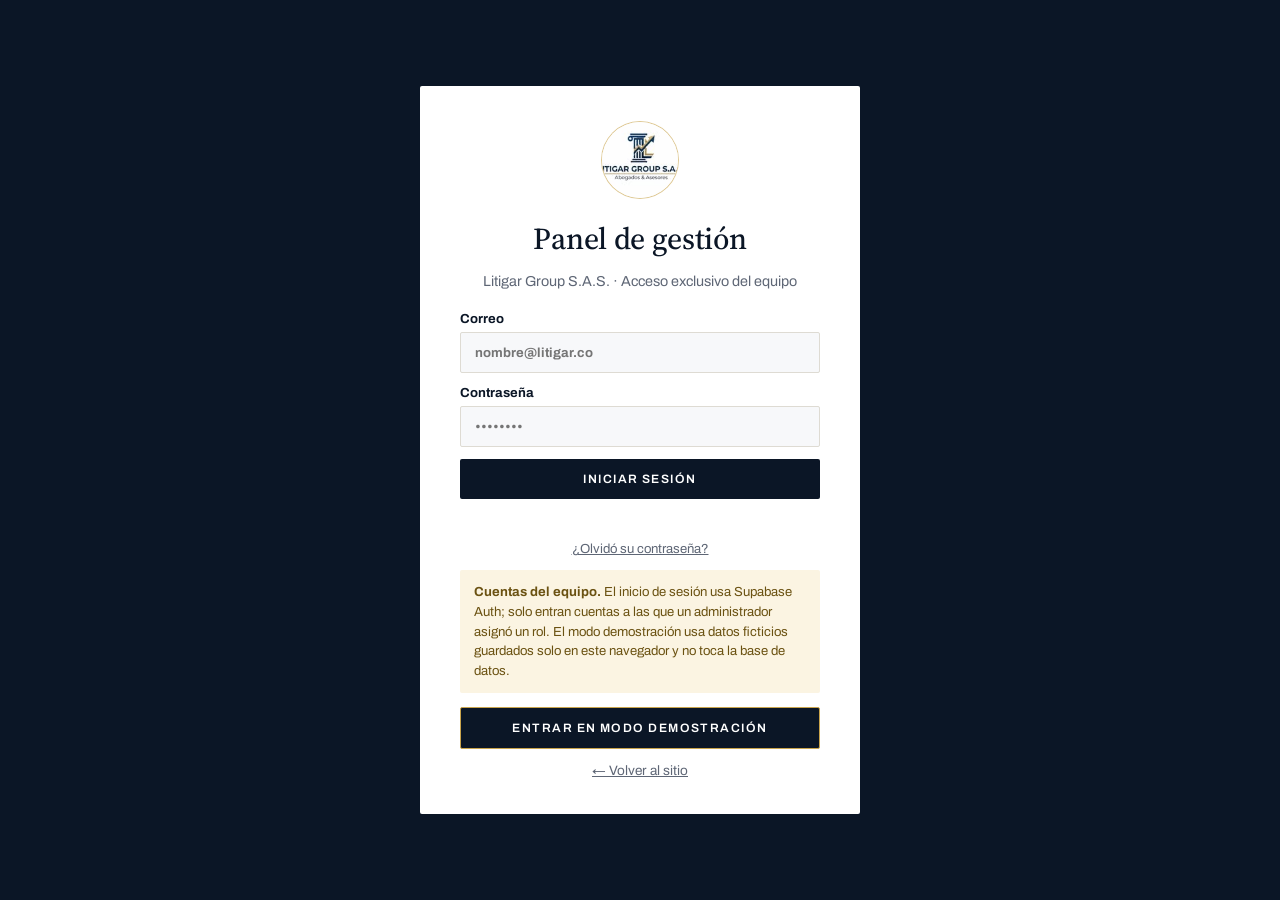
==== commit 61e7864f: "Panel: crear contraseña desde invitación y recuperar contraseña Co-Authored-By: Claude Opus 5.5 <nor" ====
--- a/preview/admin/index.html
+++ b/preview/admin/index.html
@@ -9,7 +9,7 @@
 <link rel="preconnect" href="https://fonts.googleapis.com">
 <link rel="preconnect" href="https://fonts.gstatic.com" crossorigin>
 <link href="https://fonts.googleapis.com/css2?family=Archivo:wdth,wght@62..125,400..700&family=Source+Serif+4:opsz,wght@8..60,400..600&display=swap" rel="stylesheet">
-<link rel="stylesheet" href="../assets/css/admin.css?v=4">
+<link rel="stylesheet" href="../assets/css/admin.css?v=6">
 </head>
 <body>
 
@@ -76,6 +76,6 @@
 <script src="../config.js?v=4"></script>
 <script src="../assets/js/datos.js?v=3"></script>
 <script src="../assets/js/demo.js?v=3"></script>
-<script src="../assets/js/admin.js?v=4"></script>
+<script src="../assets/js/admin.js?v=6"></script>
 </body>
 </html>
--- a/preview/assets/css/admin.css
+++ b/preview/assets/css/admin.css
@@ -37,6 +37,7 @@
 #formAcceso input { padding: 12px 14px; border: 1px solid var(--linea); border-radius: 2px; background: #F7F8FA; }
 .aviso-demo { font-size: .82rem; text-align: left; color: #6B5212; background: #FBF4E2; border-radius: 2px; padding: 12px 14px; line-height: 1.5; }
 .acceso-msj { min-height: 1.2em; margin: 0; font-size: .84rem; color: #B42318; text-align: left; }
+.olvido { background: none; border: 0; padding: 0; font-size: .82rem; color: #5E6675; text-decoration: underline; cursor: pointer; align-self: flex-start; }
 #entrarDemo { width: 100%; padding: 13px; }
 .volver { font-size: .85rem; color: var(--gris); }
 
@@ -105,6 +106,7 @@
 .chip::before { content: ''; width: 6px; height: 6px; border-radius: 50%; background: var(--c, #8D99AE); }
 .prio-alta { --c: var(--peligro); } .prio-media { --c: var(--alerta); } .prio-baja { --c: var(--ok); }
 .est-nueva { --c: var(--info); } .est-pendiente { --c: var(--alerta); } .est-incompleta { --c: #9C6ADE; } .est-requiere_evaluacion { --c: #D97706; }
+.cita-pendiente { --c: var(--alerta); } .cita-confirmada { --c: var(--ok); } .cita-reprogramar { --c: #D97706; } .cita-atendida { --c: var(--info); } .cita-cancelada { --c: #8D99AE; }
 .est-calificada { --c: var(--ok); } .est-no_corresponde { --c: #8D99AE; } .est-convertida { --c: var(--oro); } .est-cerrada { --c: #4B5563; }
 .puntaje { display: inline-grid; place-items: center; width: 38px; height: 38px; border-radius: 50%; font-weight: 800; font-size: .8rem; background: conic-gradient(var(--c) calc(var(--p) * 1%), #EEF0F4 0); position: relative; }
 .puntaje::before { content: ''; position: absolute; inset: 4px; border-radius: 50%; background: #fff; }
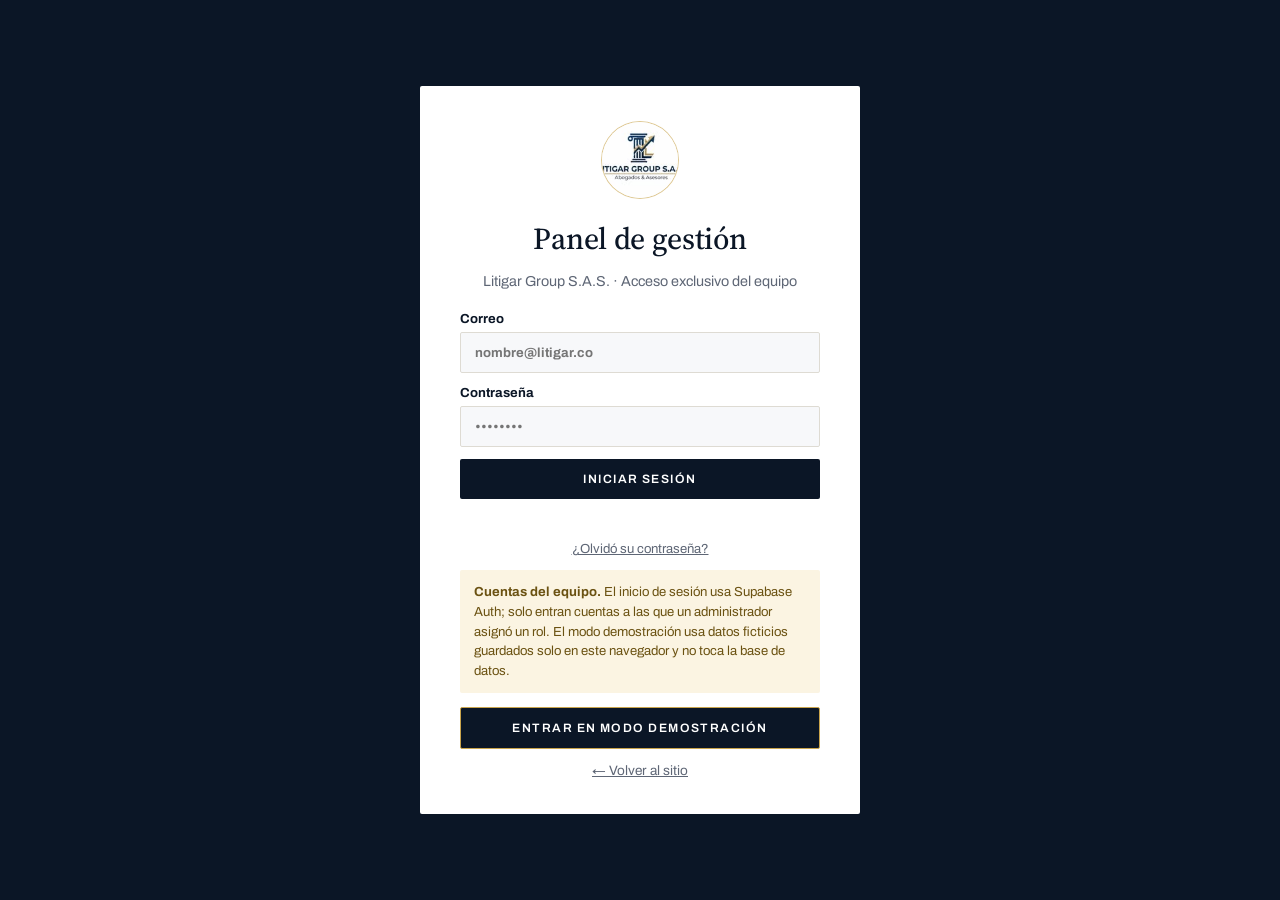
==== commit 320b0cd6: "Rediseño: tipografía Syne, hero mínimo, carrito de servicios y formulario único de cita o cotización" ====
--- a/preview/admin/index.html
+++ b/preview/admin/index.html
@@ -76,6 +76,6 @@
 <script src="../config.js?v=4"></script>
 <script src="../assets/js/datos.js?v=3"></script>
 <script src="../assets/js/demo.js?v=3"></script>
-<script src="../assets/js/admin.js?v=6"></script>
+<script src="../assets/js/admin.js?v=7"></script>
 </body>
 </html>
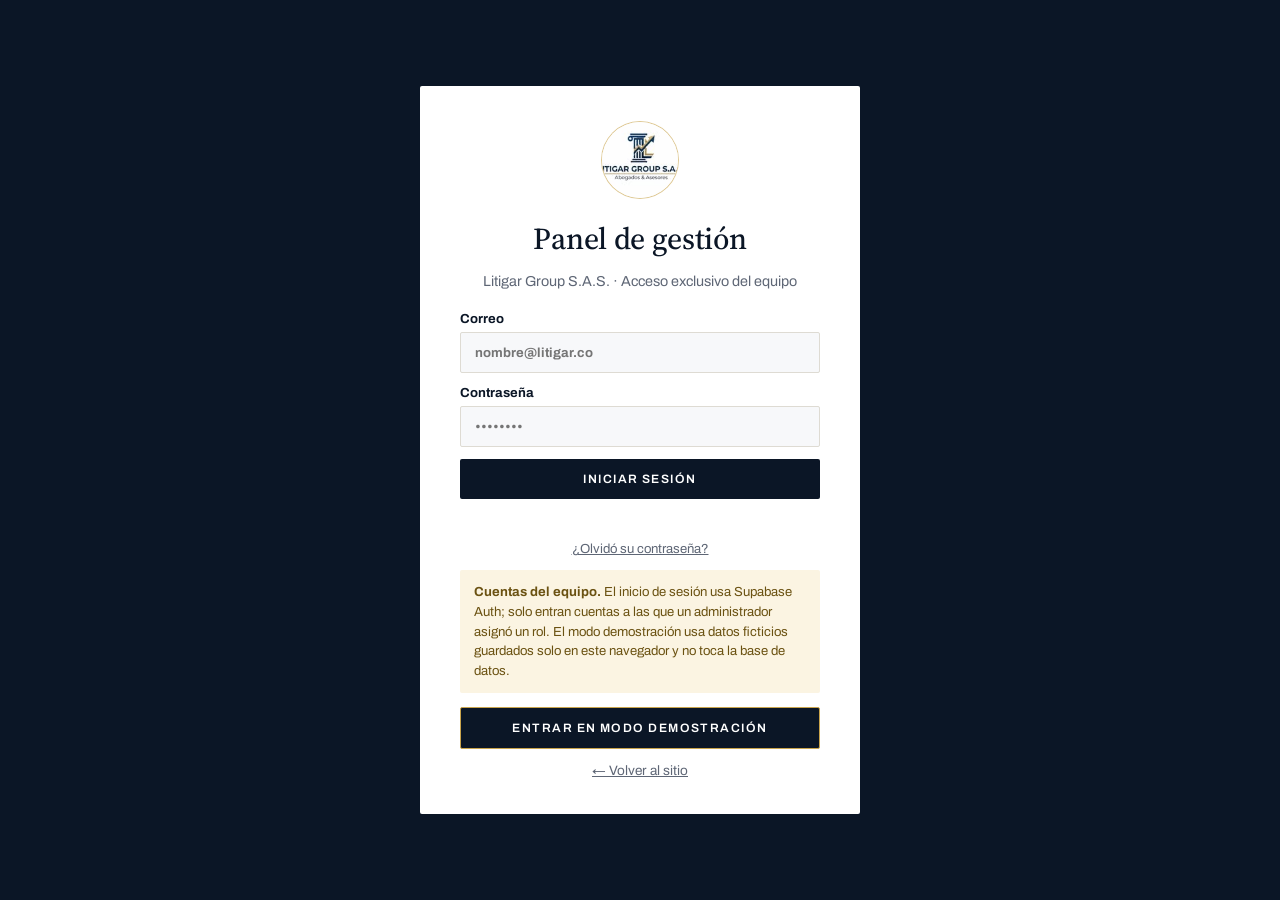
==== commit 048c0250: "Contenido real según el cuestionario de la firma - Nombre Litigar Group – Abogados & Asociados S.A.S" ====
--- a/preview/admin/index.html
+++ b/preview/admin/index.html
@@ -74,7 +74,7 @@
 <div class="toast" id="toast" role="status" aria-live="polite"></div>
 
 <script src="../config.js?v=4"></script>
-<script src="../assets/js/datos.js?v=3"></script>
+<script src="../assets/js/datos.js?v=11"></script>
 <script src="../assets/js/demo.js?v=3"></script>
 <script src="../assets/js/admin.js?v=7"></script>
 </body>
